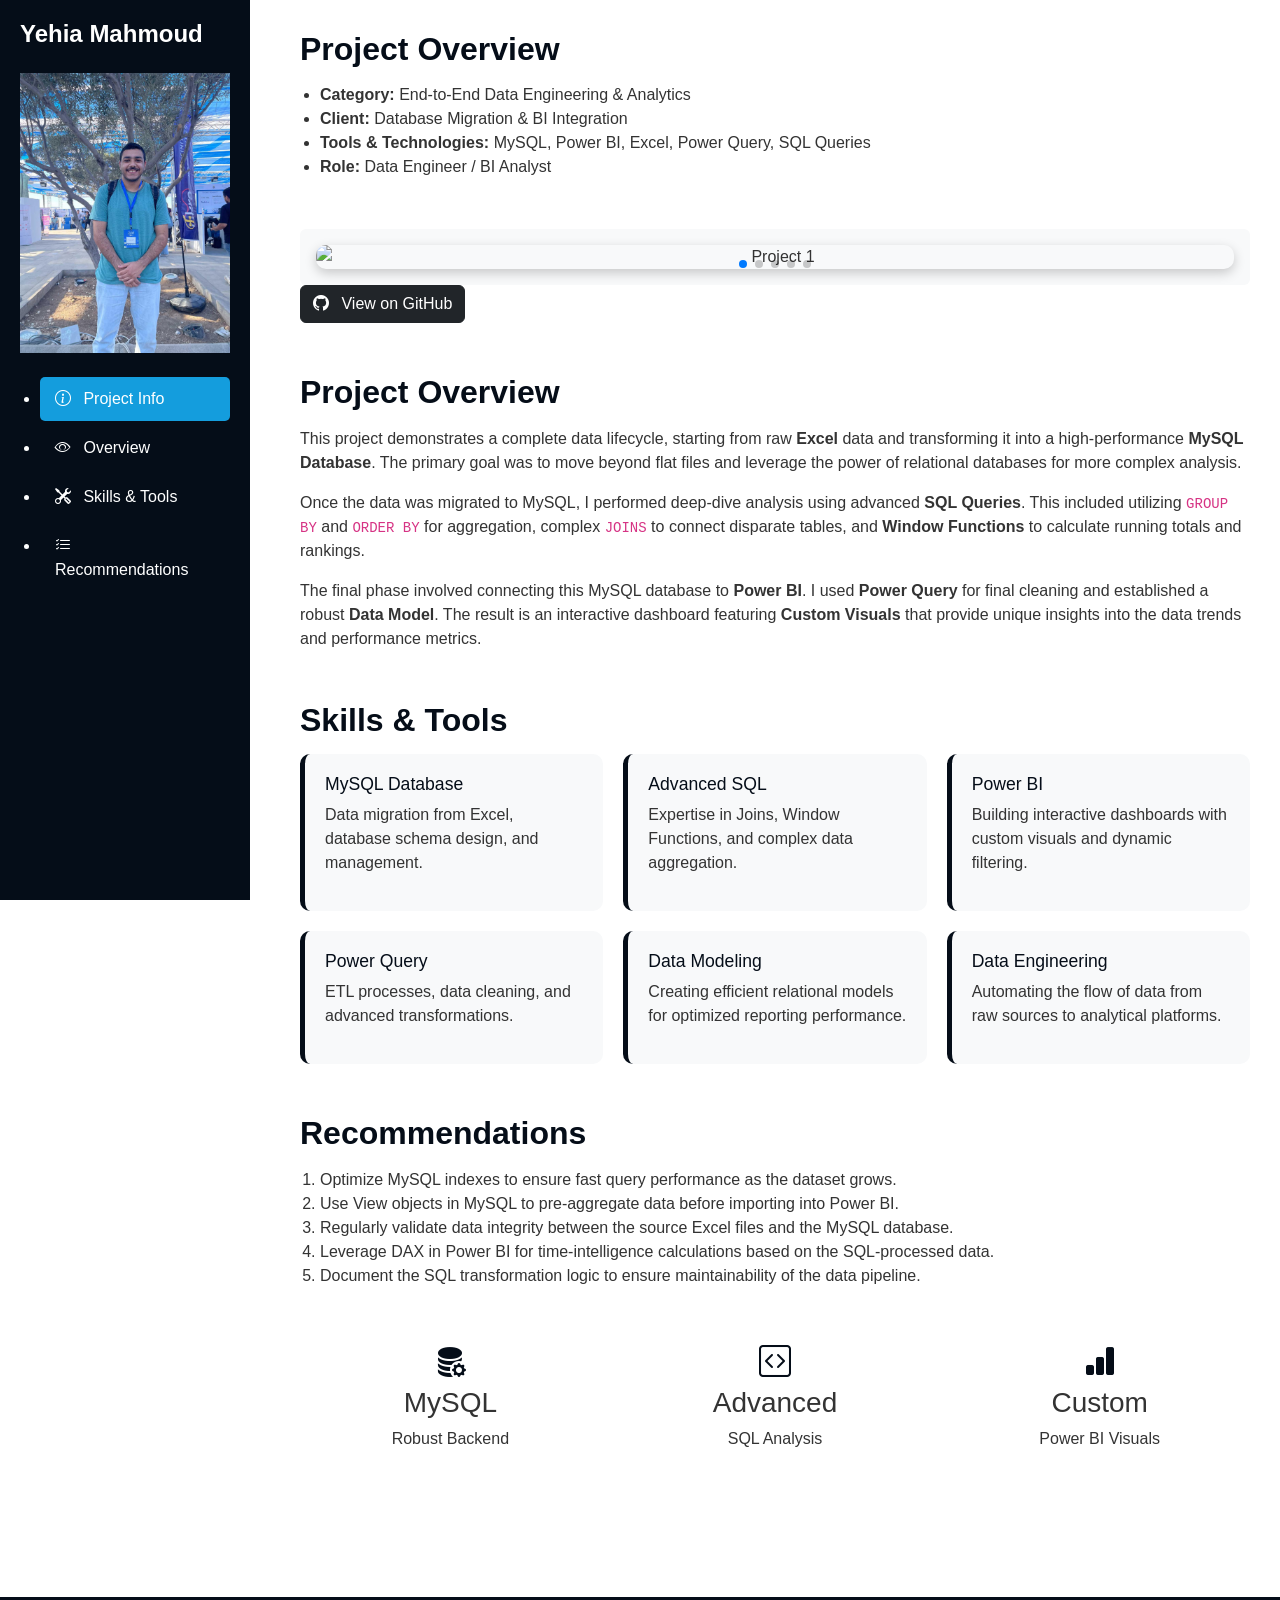
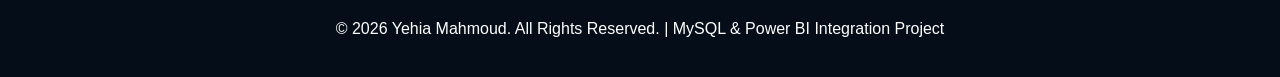
==== sales.html @ 8ef7fdcf "upload full project" ====
<!DOCTYPE html>
<html lang="en">

<head>
  <meta charset="UTF-8">
  <meta name="viewport" content="width=device-width, initial-scale=1.0">
  <title>Yehia - MySQL & Power BI Project</title>

  <!-- Bootstrap CSS -->
  <link href="https://cdn.jsdelivr.net/npm/bootstrap@5.3.0/dist/css/bootstrap.min.css" rel="stylesheet">

  <!-- Swiper CSS -->
  <link href="https://cdn.jsdelivr.net/npm/swiper@8/swiper-bundle.min.css" rel="stylesheet">

  <!-- Icons -->
  <link href="https://cdn.jsdelivr.net/npm/bootstrap-icons@1.10.5/font/bootstrap-icons.css" rel="stylesheet">

  <style>
    /* Colors */
    :root {
      --gold: #149ddd;
      --turquoise: #050d18;
      --lightgreen: #050d18;
      --white: #FFFFFF;
    }

    body {
      font-family: 'Roboto', sans-serif;
      background-color: var(--white);
      color: #333;
      scroll-behavior: smooth;
    }

    /* Sidebar */
    #sidebar {
      position: fixed;
      left: 0;
      top: 0;
      width: 250px;
      height: 100%;
      background-color: var(--turquoise);
      color: var(--white);
      padding: 20px;
      overflow-y: auto;
      z-index: 1000;
    }

     #sidebar h2 {
      font-size: 24px;
      margin: 0;
      font-weight: 700;
      color: var(--white);
    }
    

    #sidebar a {
      display: block;
      color: var(--white);
      padding: 10px 15px;
      margin: 5px 0;
      border-radius: 5px;
      text-decoration: none;
    }

    #sidebar a:hover,
    #sidebar a.active {
      background-color: var(--gold);
      color: var(--white);
    }

    /* Main content */
    main {
      margin-left: 270px;
      padding: 30px;
    }

    section h2 {
      color: var(--turquoise);
      margin-bottom: 15px;
      font-weight: 700;
    }

    .portfolio-slider img {
      width: 100%;
      max-width: 1000px;
      border-radius: 10px;
      box-shadow: 0 4px 12px rgba(0, 0, 0, 0.2);
      display: block;
      margin: 0 auto;
    }

    ul, ol {
      padding-left: 20px;
    }

    .skills-grid {
      display: grid;
      grid-template-columns: repeat(auto-fit, minmax(250px, 1fr));
      gap: 20px;
    }

    .skill-box {
      background: #f8f9fa;
      padding: 20px;
      border-radius: 10px;
      border-left: 5px solid var(--turquoise);
    }

    .skill-box h4 {
      color: var(--turquoise);
      font-size: 1.1rem;
    }

    footer {
      background-color: var(--lightgreen);
      color: var(--white);
      padding: 20px 0;
      text-align: center;
      margin-top: 50px;
    }

    section {
      margin-bottom: 50px;
    }

    /* Mobile Toggle */
    .mobile-nav-toggle {
      position: fixed;
      right: 15px;
      top: 15px;
      z-index: 9998;
      border: 0;
      background: var(--gold);
      color: #fff;
      width: 40px;
      height: 40px;
      border-radius: 50%;
      display: none;
      align-items: center;
      justify-content: center;
      cursor: pointer;
    }

    @media (max-width: 992px) {
      .mobile-nav-toggle {
        display: flex;
      }
      #sidebar {
        left: -250px;
        transition: 0.3s;
      }
      #sidebar.active {
        left: 0;
      }
      main {
        margin-left: 0;
      }
    }
  </style>
</head>

<body>

  <button class="mobile-nav-toggle d-lg-none"><i class="bi bi-list"></i></button>

  <!-- Sidebar -->
  <nav id="sidebar">
    <h2>Yehia Mahmoud</h2>
    
    <div class="text-center mb-4 mt-4">
      <img src="assets\img/bg1.jpeg" alt="" class="img-fluid">
    </div>

    <nav id="navmenu">
      <ul>
        <li><a href="#project-info" class="active"><i class="bi bi-info-circle me-2"></i> Project Info</a></li>
        <li><a href="#project-overview"><i class="bi bi-eye me-2"></i> Overview</a></li>
        <li><a href="#skills"><i class="bi bi-tools me-2"></i> Skills & Tools</a></li>
        <li><a href="#recommendations"><i class="bi bi-list-check me-2"></i> Recommendations</a></li>
      </ul>
    </nav>    
  </nav>

  <!-- Main Content -->
  <main>

    <!-- Project Info -->
    <section id="project-info">
      <h2>Project Overview</h2>
      
      <ul>
        <li><strong>Category:</strong> End-to-End Data Engineering & Analytics</li>
        <li><strong>Client:</strong> Database Migration & BI Integration</li>
        <li><strong>Tools & Technologies:</strong> MySQL, Power BI, Excel, Power Query, SQL Queries</li>
        <li><strong>Role:</strong> Data Engineer / BI Analyst</li>
      </ul>
    </section>

    <!-- Image Slider -->
   <section class="portfolio-slider">
  
  <div class="swiper mySwiper">

    <div class="swiper-wrapper">

      <div class="swiper-slide">
        <div class="text-center p-3 bg-light rounded">
          <img src="/portfolio-7-main/assets/img/sales1.jpeg" alt="Project 1">
        </div>
      </div>

      <div class="swiper-slide">
        <div class="text-center p-3 bg-light rounded">
          <img src="/portfolio-7-main/assets/img/sales2.jpeg" alt="Project 2">
        </div>
      </div>

      <div class="swiper-slide">
        <div class="text-center p-3 bg-light rounded">
          <img src="/portfolio-7-main/assets/img/sales3.jpeg" alt="Project 3">
        </div>
      </div>


      
      <div class="swiper-slide">
        <div class="text-center p-3 bg-light rounded">
          <img src="/portfolio-7-main/assets/img/sales4.jpeg" alt="Project 3">
        </div>
      </div>



      
      <div class="swiper-slide">
        <div class="text-center p-3 bg-light rounded">
          <img src="/portfolio-7-main/assets/img/sales5.jpeg" alt="Project 3">
        </div>
      </div>

    </div>

    <div class="swiper-pagination"></div>

  </div>
<a href="https://github.com/Yehiama7moud/E-commerce-analysis" target="_blank" class="btn btn-dark">
          <i class="bi bi-github me-2"></i> View on GitHub
        </a>
</section>

    <!-- Project Overview -->
    <section id="project-overview">
      <h2>Project Overview</h2>
      <p>
        This project demonstrates a complete data lifecycle, starting from raw <strong>Excel</strong> data and transforming it into a high-performance <strong>MySQL Database</strong>. The primary goal was to move beyond flat files and leverage the power of relational databases for more complex analysis.
      </p>
      <p>
        Once the data was migrated to MySQL, I performed deep-dive analysis using advanced <strong>SQL Queries</strong>. This included utilizing <code>GROUP BY</code> and <code>ORDER BY</code> for aggregation, complex <code>JOINS</code> to connect disparate tables, and <strong>Window Functions</strong> to calculate running totals and rankings.
      </p>
      <p>
        The final phase involved connecting this MySQL database to <strong>Power BI</strong>. I used <strong>Power Query</strong> for final cleaning and established a robust <strong>Data Model</strong>. The result is an interactive dashboard featuring <strong>Custom Visuals</strong> that provide unique insights into the data trends and performance metrics.
      </p>
    </section>

    <!-- Skills & Tools -->
    <section id="skills">
       <h2>Skills & Tools</h2>
       <div class="skills-grid">
          <div class="skill-box">
            <h4>MySQL Database</h4>
            <p>Data migration from Excel, database schema design, and management.</p>
          </div>
          <div class="skill-box">
            <h4>Advanced SQL</h4>
            <p>Expertise in Joins, Window Functions, and complex data aggregation.</p>
          </div>
          <div class="skill-box">
            <h4>Power BI</h4>
            <p>Building interactive dashboards with custom visuals and dynamic filtering.</p>
          </div>
          <div class="skill-box">
            <h4>Power Query</h4>
            <p>ETL processes, data cleaning, and advanced transformations.</p>
          </div>
          <div class="skill-box">
            <h4>Data Modeling</h4>
            <p>Creating efficient relational models for optimized reporting performance.</p>
          </div>
          <div class="skill-box">
            <h4>Data Engineering</h4>
            <p>Automating the flow of data from raw sources to analytical platforms.</p>
          </div>
       </div>
    </section>

    <!-- Recommendations -->
    <section id="recommendations">
      <h2>Recommendations</h2>
      <ol>
        <li>Optimize MySQL indexes to ensure fast query performance as the dataset grows.</li>
        <li>Use View objects in MySQL to pre-aggregate data before importing into Power BI.</li>
        <li>Regularly validate data integrity between the source Excel files and the MySQL database.</li>
        <li>Leverage DAX in Power BI for time-intelligence calculations based on the SQL-processed data.</li>
        <li>Document the SQL transformation logic to ensure maintainability of the data pipeline.</li>
      </ol>
    </section>

    <!-- Stats -->
    <section id="stats" class="text-center">
      <div class="row">
        <div class="col-md-4">
          <div class="stats-item">
            <i class="bi bi-database-fill-gear" style="font-size: 2rem; color: var(--turquoise);"></i>
            <h3>MySQL</h3>
            <p>Robust Backend</p>
          </div>
        </div>
        <div class="col-md-4">
          <div class="stats-item">
            <i class="bi bi-code-square" style="font-size: 2rem; color: var(--turquoise);"></i>
            <h3>Advanced</h3>
            <p>SQL Analysis</p>
          </div>
        </div>
        <div class="col-md-4">
          <div class="stats-item">
            <i class="bi bi-bar-chart-fill" style="font-size: 2rem; color: var(--turquoise);"></i>
            <h3>Custom</h3>
            <p>Power BI Visuals</p>
          </div>
        </div>
      </div>
    </section>

  </main>

  <!-- Footer -->
  <footer>
    <p>© 2026 Yehia Mahmoud. All Rights Reserved. | MySQL & Power BI Integration Project</p>
  </footer>

  <!-- JS -->
  <script src="https://cdn.jsdelivr.net/npm/bootstrap@5.3.0/dist/js/bootstrap.bundle.min.js"></script>
  <script src="https://cdn.jsdelivr.net/npm/swiper@8/swiper-bundle.min.js"></script>
  <script>
    var swiper = new Swiper(".mySwiper", {
      loop: true,
      autoplay: { delay: 4000 },
      pagination: { el: ".swiper-pagination", clickable: true },
      slidesPerView: 1,
    });

    // Mobile Toggle Logic
    const mobileToggle = document.querySelector('.mobile-nav-toggle');
    const sidebar = document.querySelector('#sidebar');
    
    mobileToggle.addEventListener('click', () => {
      sidebar.classList.toggle('active');
      mobileToggle.querySelector('i').classList.toggle('bi-list');
      mobileToggle.querySelector('i').classList.toggle('bi-x');
    });

    // Close sidebar when clicking a link on mobile
    const sidebarLinks = document.querySelectorAll('#sidebar a');
    sidebarLinks.forEach(link => {
      link.addEventListener('click', () => {
        if (window.innerWidth <= 992) {
          sidebar.classList.remove('active');
          mobileToggle.querySelector('i').classList.add('bi-list');
          mobileToggle.querySelector('i').classList.remove('bi-x');
        }
      });
    });

    // Active link highlighting
    window.addEventListener('scroll', () => {
      let scrollPos = window.scrollY + 100;
      sidebarLinks.forEach(link => {
        const targetId = link.getAttribute('href');
        if (targetId && targetId.startsWith('#')) {
          const section = document.querySelector(targetId);
          if (section && section.offsetTop <= scrollPos && section.offsetTop + section.offsetHeight > scrollPos) {
            sidebarLinks.forEach(l => l.classList.remove('active'));
            link.classList.add('active');
          }
        }
      });
    });
  </script>
</body>
</html>
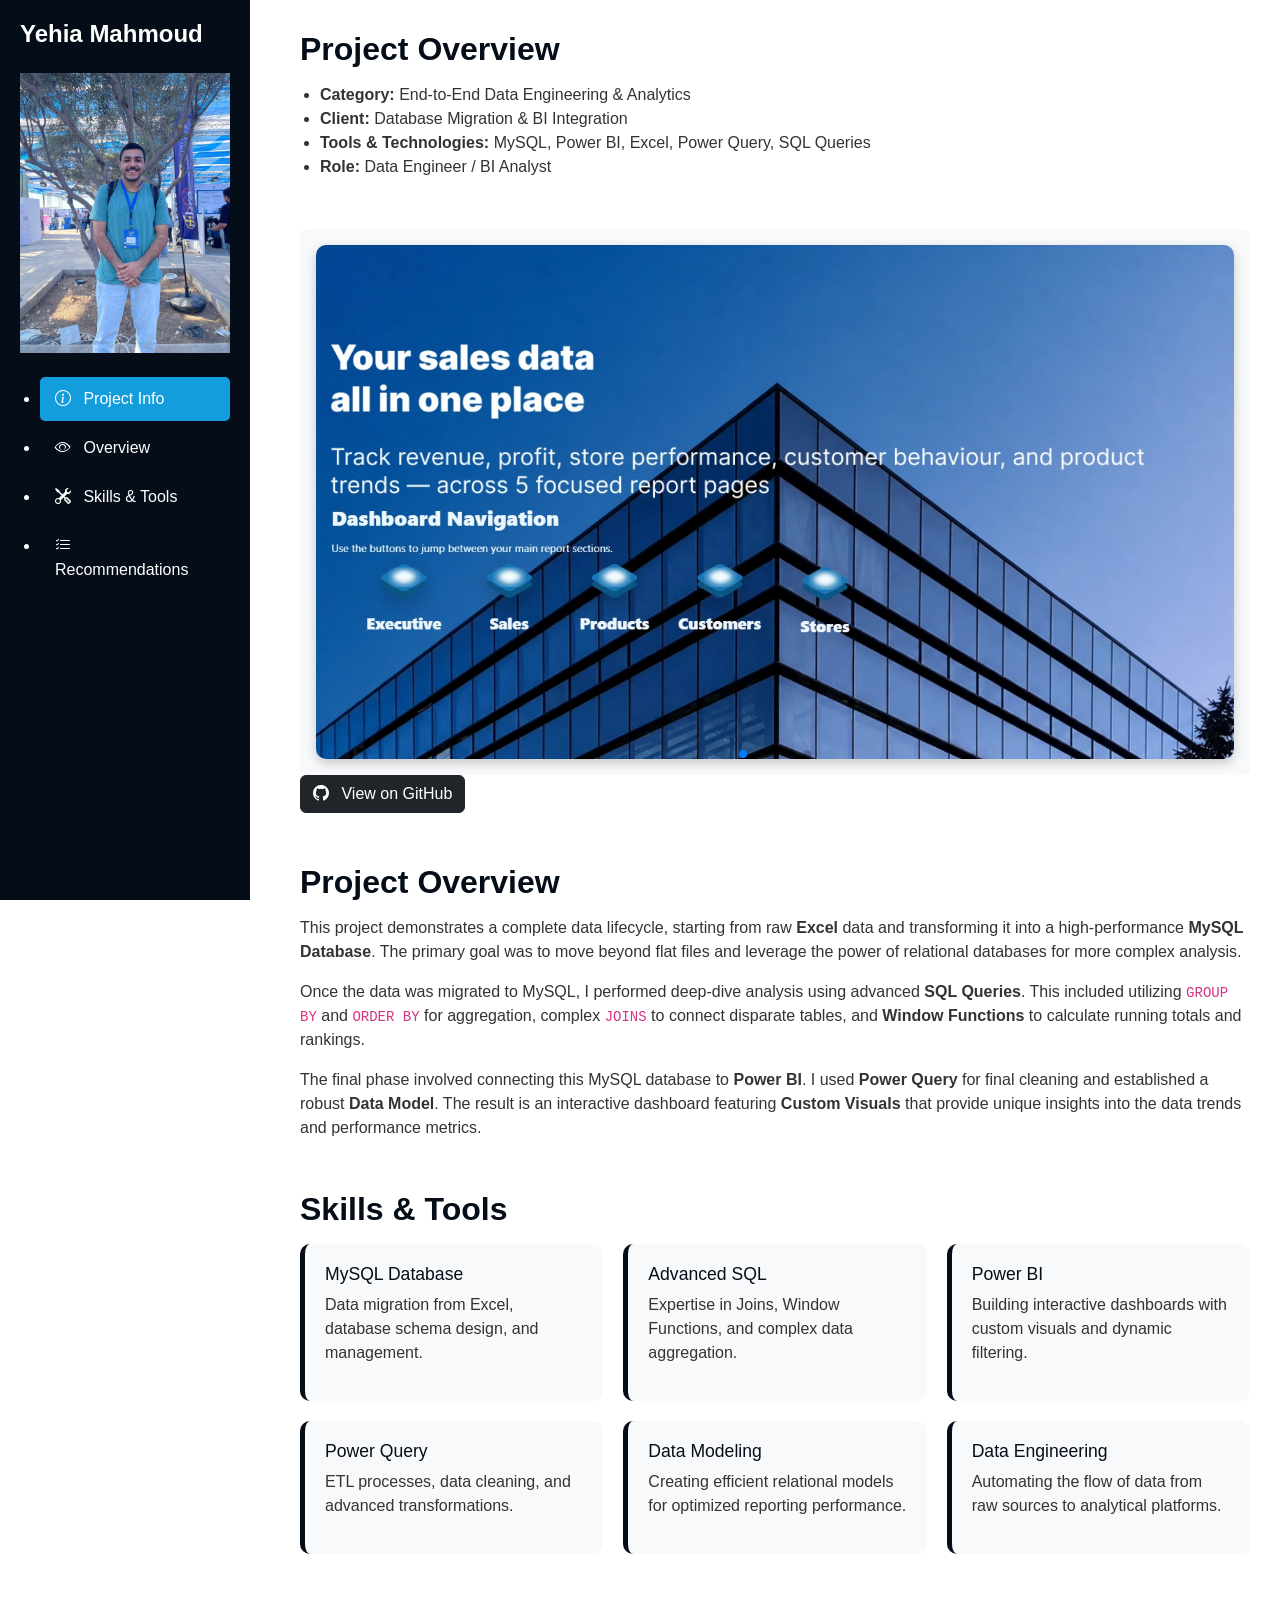
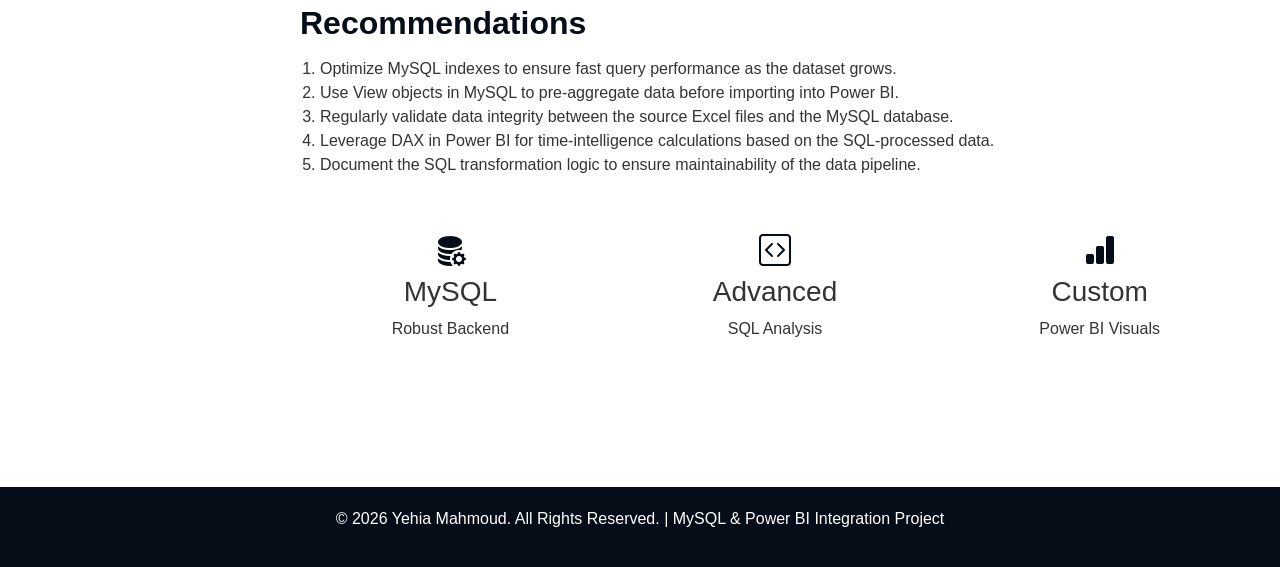
==== commit 76dd84d1: "fix all imgs" ====
--- a/sales.html
+++ b/sales.html
@@ -205,19 +205,19 @@
 
       <div class="swiper-slide">
         <div class="text-center p-3 bg-light rounded">
-          <img src="/portfolio-7-main/assets/img/sales1.jpeg" alt="Project 1">
-        </div>
-      </div>
-
-      <div class="swiper-slide">
-        <div class="text-center p-3 bg-light rounded">
-          <img src="/portfolio-7-main/assets/img/sales2.jpeg" alt="Project 2">
-        </div>
-      </div>
-
-      <div class="swiper-slide">
-        <div class="text-center p-3 bg-light rounded">
-          <img src="/portfolio-7-main/assets/img/sales3.jpeg" alt="Project 3">
+          <img src="./assets/img/sales1.jpeg" alt="Project 1">
+        </div>
+      </div>
+
+      <div class="swiper-slide">
+        <div class="text-center p-3 bg-light rounded">
+          <img src="./assets/img/sales2.jpeg" alt="Project 2">
+        </div>
+      </div>
+
+      <div class="swiper-slide">
+        <div class="text-center p-3 bg-light rounded">
+          <img src="./assets/img/sales3.jpeg" alt="Project 3">
         </div>
       </div>
 
@@ -225,7 +225,7 @@
       
       <div class="swiper-slide">
         <div class="text-center p-3 bg-light rounded">
-          <img src="/portfolio-7-main/assets/img/sales4.jpeg" alt="Project 3">
+          <img src="./assets/img/sales4.jpeg" alt="Project 3">
         </div>
       </div>
 
@@ -234,7 +234,7 @@
       
       <div class="swiper-slide">
         <div class="text-center p-3 bg-light rounded">
-          <img src="/portfolio-7-main/assets/img/sales5.jpeg" alt="Project 3">
+          <img src="./assets/img/sales5.jpeg" alt="Project 3">
         </div>
       </div>
 
